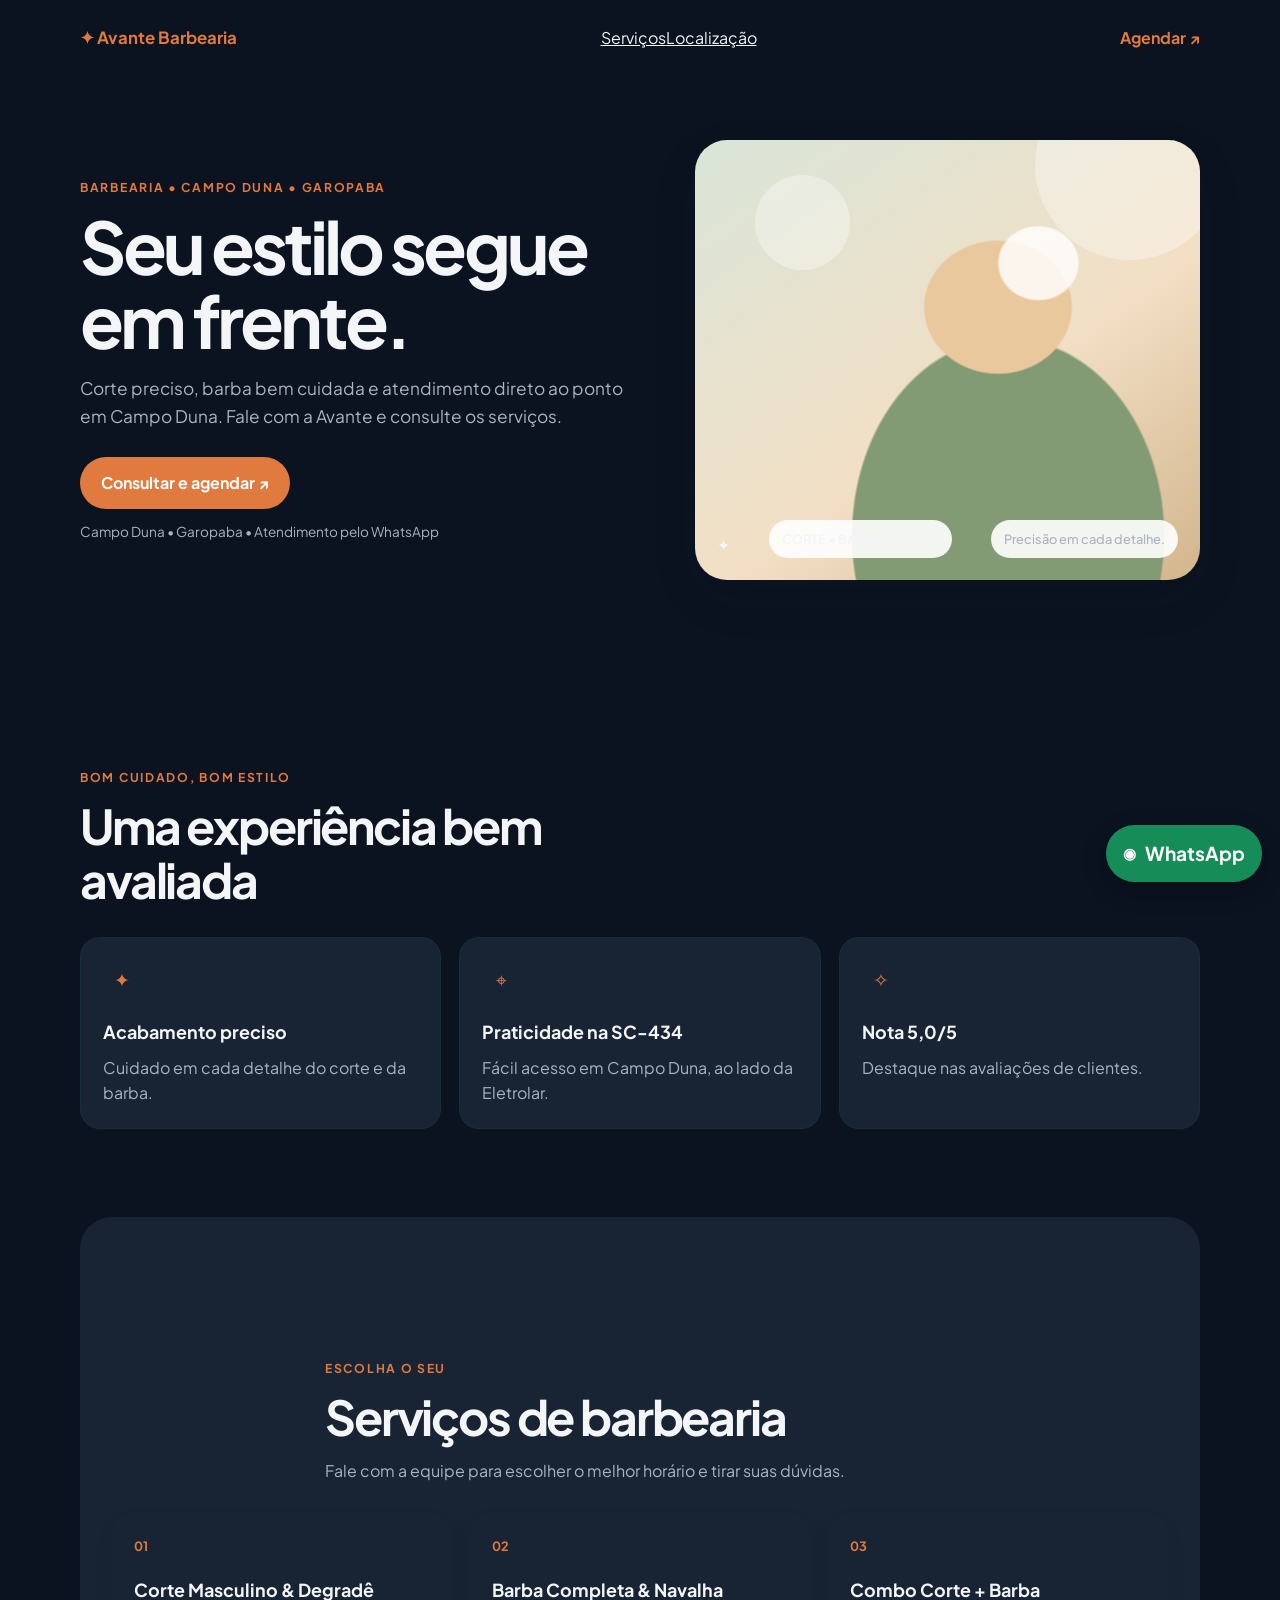
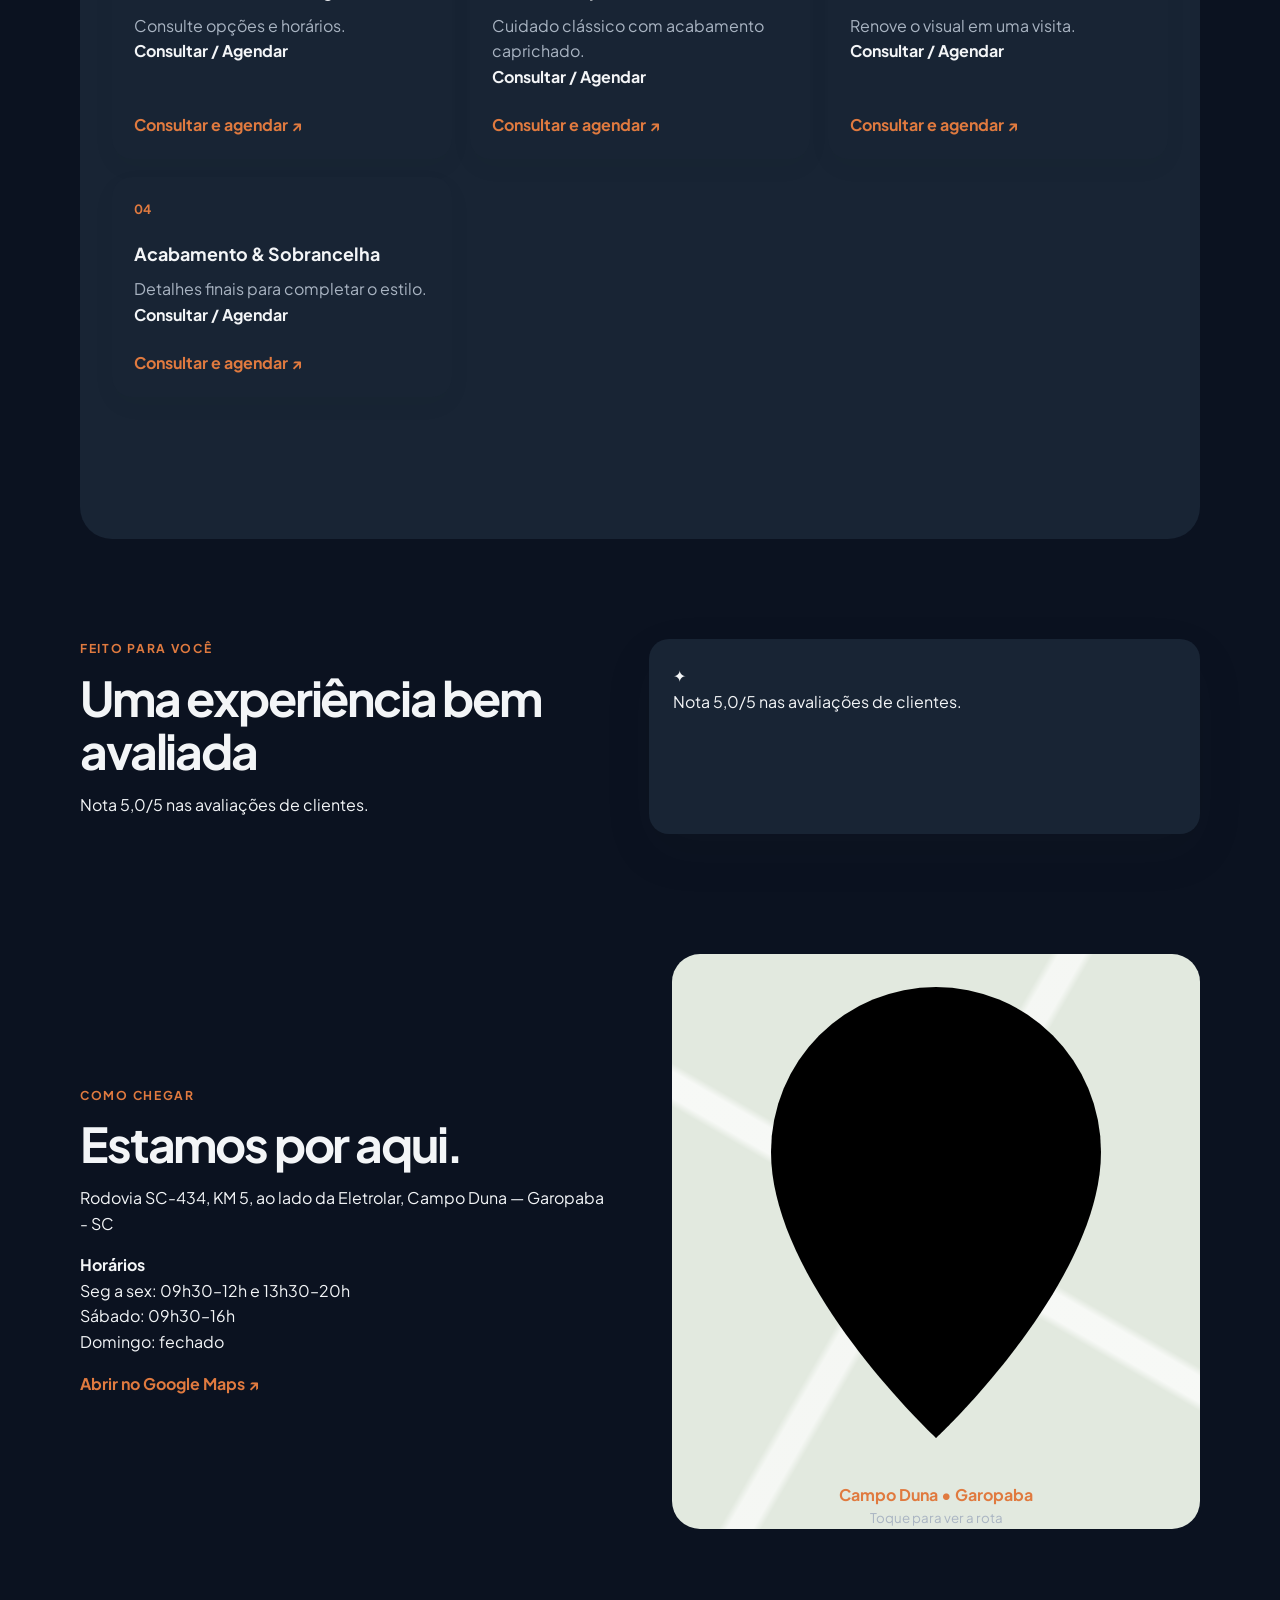
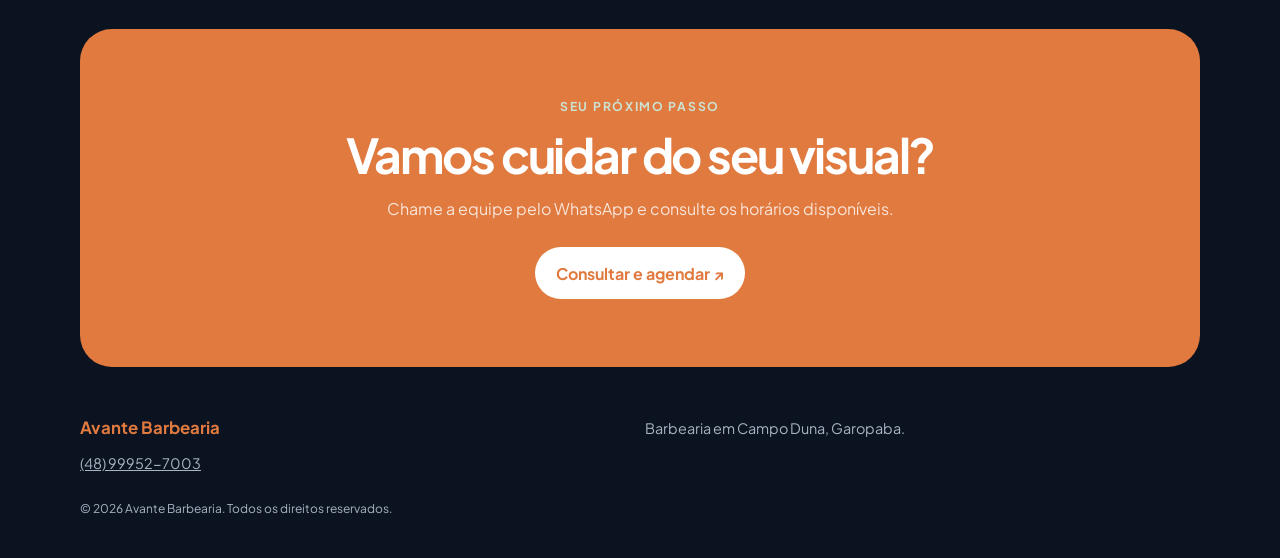
==== sites/avante-barbearia/index.html @ 813bb0f8 "Build and publish Imbituba area barbershop landing pages" ====
﻿<!doctype html><html lang="pt-BR"><head><meta charset="utf-8"><meta name="viewport" content="width=device-width, initial-scale=1"><meta name="description" content="Avante Barbearia em Campo Duna, Garopaba - SC. Consulte serviços e agende pelo WhatsApp."><meta name="theme-color" content="#0b1220"><title>Avante Barbearia | Campo Duna, Garopaba - SC</title><link rel="preconnect" href="https://fonts.googleapis.com"><link rel="preconnect" href="https://fonts.gstatic.com" crossorigin><link href="https://fonts.googleapis.com/css2?family=Plus+Jakarta+Sans:wght@400;500;600;700;800&display=swap" rel="stylesheet"><link rel="stylesheet" href="styles.css"><script src="script.js" defer></script></head><body>
<header class="site-header"><a class="brand" href="#inicio">✦ Avante Barbearia</a><nav><a href="#servicos">Serviços</a><a href="#localizacao">Localização</a></nav><a class="header-cta" href="https://wa.me/5548999527003?text=Ol%C3%A1!%20Gostaria%20de%20consultar%20hor%C3%A1rios%20e%20agendar." target="_blank" rel="noopener noreferrer">Agendar ↗</a></header>
<main><section class="hero section-wrap" id="inicio"><div class="hero-copy"><p class="eyebrow">BARBEARIA • Campo Duna • Garopaba</p><h1>Seu estilo segue em frente.</h1><p class="lead">Corte preciso, barba bem cuidada e atendimento direto ao ponto em Campo Duna. Fale com a Avante e consulte os serviços.</p><a class="button button-primary" href="https://wa.me/5548999527003?text=Ol%C3%A1!%20Gostaria%20de%20consultar%20hor%C3%A1rios%20e%20agendar." target="_blank" rel="noopener noreferrer">Consultar e agendar ↗</a><p class="microcopy">Campo Duna • Garopaba • Atendimento pelo WhatsApp</p></div><div class="hero-art" role="img" aria-label="Identidade visual de barbearia"><span class="emblem" aria-hidden="true">✦</span><span class="art-badge">CORTE • BARBA • ESTILO</span><span class="art-caption">Precisão em cada detalhe.</span></div></section>
<section class="benefits section-wrap"><div class="section-heading"><p class="eyebrow">BOM CUIDADO, BOM ESTILO</p><h2>Uma experiência bem avaliada</h2></div><div class="benefit-grid"><article class='benefit'><span class='benefit-icon' aria-hidden='true'>✦</span><h3>Acabamento preciso</h3><p>Cuidado em cada detalhe do corte e da barba.</p></article><article class='benefit'><span class='benefit-icon' aria-hidden='true'>⌖</span><h3>Praticidade na SC-434</h3><p>Fácil acesso em Campo Duna, ao lado da Eletrolar.</p></article><article class='benefit'><span class='benefit-icon' aria-hidden='true'>✧</span><h3>Nota 5,0/5</h3><p>Destaque nas avaliações de clientes.</p></article></div></section>
<section class="services section-wrap" id="servicos"><div class="section-heading"><p class="eyebrow">ESCOLHA O SEU</p><h2>Serviços de barbearia</h2><p>Fale com a equipe para escolher o melhor horário e tirar suas dúvidas.</p></div><div class="service-grid"><article class='service-card'><span class='card-number'>01</span><h3>Corte Masculino & Degradê</h3><p>Consulte opções e horários.</p><strong class='price'>Consultar / Agendar</strong><a href='https://wa.me/5548999527003?text=Ol%C3%A1!%20Gostaria%20de%20consultar%20disponibilidade%20para%20Corte%20Masculino%20%26%20Degrad%C3%AA.' target='_blank' rel='noopener noreferrer'>Consultar e agendar <span aria-hidden='true'>↗</span></a></article><article class='service-card'><span class='card-number'>02</span><h3>Barba Completa & Navalha</h3><p>Cuidado clássico com acabamento caprichado.</p><strong class='price'>Consultar / Agendar</strong><a href='https://wa.me/5548999527003?text=Ol%C3%A1!%20Gostaria%20de%20consultar%20disponibilidade%20para%20Barba%20Completa%20%26%20Navalha.' target='_blank' rel='noopener noreferrer'>Consultar e agendar <span aria-hidden='true'>↗</span></a></article><article class='service-card'><span class='card-number'>03</span><h3>Combo Corte + Barba</h3><p>Renove o visual em uma visita.</p><strong class='price'>Consultar / Agendar</strong><a href='https://wa.me/5548999527003?text=Ol%C3%A1!%20Gostaria%20de%20consultar%20disponibilidade%20para%20Combo%20Corte%20%2B%20Barba.' target='_blank' rel='noopener noreferrer'>Consultar e agendar <span aria-hidden='true'>↗</span></a></article><article class='service-card'><span class='card-number'>04</span><h3>Acabamento & Sobrancelha</h3><p>Detalhes finais para completar o estilo.</p><strong class='price'>Consultar / Agendar</strong><a href='https://wa.me/5548999527003?text=Ol%C3%A1!%20Gostaria%20de%20consultar%20disponibilidade%20para%20Acabamento%20%26%20Sobrancelha.' target='_blank' rel='noopener noreferrer'>Consultar e agendar <span aria-hidden='true'>↗</span></a></article></div></section>
<section class="social-proof section-wrap"><div><p class="eyebrow">FEITO PARA VOCÊ</p><h2>Uma experiência bem avaliada</h2><p>Nota 5,0/5 nas avaliações de clientes.</p></div><div class="review-card"><span aria-hidden="true">✦</span><p>Nota 5,0/5 nas avaliações de clientes.</p></div></section>
<section class="location section-wrap" id="localizacao"><div><p class="eyebrow">COMO CHEGAR</p><h2>Estamos por aqui.</h2><p>Rodovia SC-434, KM 5, ao lado da Eletrolar, Campo Duna — Garopaba - SC</p><p><strong>Horários</strong><br>Seg a sex: 09h30–12h e 13h30–20h<br>Sábado: 09h30–16h<br>Domingo: fechado</p><a class="text-link" href="https://www.google.com/maps/search/?api=1&query=Rodovia%20SC-434%2C%20KM%205%2C%20Campo%20Duna%2C%20Garopaba%2C%20SC" target="_blank" rel="noopener noreferrer">Abrir no Google Maps ↗</a></div><a class="map-card" href="https://www.google.com/maps/search/?api=1&query=Rodovia%20SC-434%2C%20KM%205%2C%20Campo%20Duna%2C%20Garopaba%2C%20SC" target="_blank" rel="noopener noreferrer" aria-label="Ver localização de Avante Barbearia no Google Maps"><svg viewBox="0 0 48 48" aria-hidden="true"><path d="M24 44s15-14 15-26A15 15 0 0 0 9 18c0 12 15 26 15 26Z"/><circle cx="24" cy="18" r="5"/></svg><strong>Campo Duna • Garopaba</strong><small>Toque para ver a rota</small></a></section>
<section class="final-cta section-wrap"><p class="eyebrow">SEU PRÓXIMO PASSO</p><h2>Vamos cuidar do seu visual?</h2><p>Chame a equipe pelo WhatsApp e consulte os horários disponíveis.</p><a class="button button-light" href="https://wa.me/5548999527003?text=Ol%C3%A1!%20Gostaria%20de%20consultar%20hor%C3%A1rios%20e%20agendar." target="_blank" rel="noopener noreferrer">Consultar e agendar ↗</a></section></main>
<footer class="site-footer section-wrap"><a class="brand" href="#inicio">Avante Barbearia</a><p>Barbearia em Campo Duna, Garopaba.</p><div><a href="tel:+5548999527003">(48) 99952-7003</a> </div><small>© <span data-current-year></span> Avante Barbearia. Todos os direitos reservados.</small></footer><a class="whatsapp-float" href="https://wa.me/5548999527003?text=Ol%C3%A1!%20Gostaria%20de%20consultar%20hor%C3%A1rios%20e%20agendar." target="_blank" rel="noopener noreferrer" aria-label="Fale com Avante Barbearia pelo WhatsApp">◉ <span class="float-label">WhatsApp</span></a></body></html>
---- sites/avante-barbearia/styles.css ----
﻿:root {
  /* Personalize a identidade da pÃ¡gina por negÃ³cio. */
  --color-primary: #e07a3f;
  --color-secondary: #182434;
  --color-background: #0b1220;
  --color-surface: #182434;
  --color-text: #f3f5f7;
  --color-muted: #a9b4c2;
  --color-accent: #e07a3f;
  --font-family: "Plus Jakarta Sans", sans-serif;
  --content-width: 1120px;
  --radius-card: 20px;
  --shadow-soft: 0 18px 50px rgba(32, 41, 35, .08);
}

* { box-sizing: border-box; }
html { scroll-behavior: smooth; }
body { margin: 0; background: var(--color-background); color: var(--color-text); font-family: var(--font-family); line-height: 1.6; -webkit-font-smoothing: antialiased; }
a { color: inherit; }
.section-wrap { width: min(var(--content-width), calc(100% - 40px)); margin-inline: auto; }
.site-header { width: min(var(--content-width), calc(100% - 40px)); margin: auto; min-height: 76px; display: flex; align-items: center; justify-content: space-between; gap: 16px; }
.brand { color: var(--color-primary); font-size: 1.05rem; font-weight: 700; text-decoration: none; }
.header-cta, .text-link { color: var(--color-primary); font-weight: 700; text-decoration: none; }
.hero { display: grid; gap: 36px; align-items: center; padding-block: 48px 76px; }
.hero-copy { max-width: 590px; }
.eyebrow { margin: 0 0 12px; color: var(--color-primary); font-size: .76rem; font-weight: 700; letter-spacing: .14em; text-transform: uppercase; }
h1, h2, h3, p { margin-top: 0; }
h1 { max-width: 12ch; margin-bottom: 18px; font-size: clamp(2.5rem, 10vw, 4.5rem); letter-spacing: -.055em; line-height: 1.03; }
h2 { margin-bottom: 14px; font-size: clamp(1.9rem, 6vw, 3rem); letter-spacing: -.045em; line-height: 1.12; }
.lead { max-width: 49ch; margin-bottom: 26px; color: var(--color-muted); font-size: 1.08rem; }
.button { min-height: 52px; display: inline-flex; align-items: center; justify-content: center; gap: 12px; padding: 13px 21px; border-radius: 999px; font-weight: 700; text-decoration: none; transition: transform .2s, background .2s; }
.button:hover { transform: translateY(-2px); }
.button-primary { background: var(--color-primary); color: white; }
.microcopy { margin: 12px 0 0; color: var(--color-muted); font-size: .85rem; }
.hero-art { min-height: 300px; position: relative; overflow: hidden; display: flex; align-items: flex-end; justify-content: space-between; gap: 12px; padding: 22px; border-radius: 32px; background: radial-gradient(ellipse at 68% 28%, rgba(255,255,255,.82) 0 8%, transparent 8.5%), radial-gradient(ellipse at 60% 38%, #e9c89d 0 17%, transparent 17.5%), radial-gradient(ellipse at 62% 90%, #839b74 0 35%, transparent 35.5%), linear-gradient(145deg, #d9e5d8, #f2dfc5 58%, #d2b58c); box-shadow: var(--shadow-soft); }
.hero-art::before, .hero-art::after { content: ""; position: absolute; border-radius: 50%; background: rgba(255,255,255,.32); }
.hero-art::before { width: 190px; height: 190px; top: -70px; right: -25px; }
.hero-art::after { width: 95px; height: 95px; top: 35px; left: 12%; }
.art-badge, .art-caption { position: relative; z-index: 1; padding: 9px 13px; border-radius: 999px; background: rgba(255,255,255,.9); font-size: .8rem; font-weight: 700; }
.art-caption { max-width: 55%; color: var(--color-muted); font-weight: 500; }
.benefits, .services { padding-block: 72px; }
.section-heading { max-width: 630px; margin-bottom: 30px; }
.section-heading > p:last-child { color: var(--color-muted); }
.benefit-grid, .service-grid { display: grid; gap: 14px; }
.benefit { padding: 22px; border: 1px solid rgba(23,107,85,.12); border-radius: var(--radius-card); background: var(--color-surface); }
.benefit-icon { width: 38px; height: 38px; display: grid; place-items: center; margin-bottom: 20px; border-radius: 12px; background: var(--color-secondary); color: var(--color-primary); font-size: 1.2rem; }
.benefit h3, .service-card h3 { margin-bottom: 8px; font-size: 1.12rem; }
.benefit p, .service-card p { margin-bottom: 0; color: var(--color-muted); }
.services { border-radius: 32px; background: var(--color-secondary); }
.services > .section-heading, .services > .service-grid { width: min(calc(var(--content-width) - 64px), calc(100% - 40px)); margin-inline: auto; }
.services > .section-heading { padding-top: 54px; }
.services > .service-grid { padding-bottom: 54px; }
.service-card { min-height: 220px; display: flex; flex-direction: column; align-items: flex-start; padding: 22px; border-radius: var(--radius-card); background: var(--color-surface); box-shadow: 0 8px 24px rgba(32,41,35,.04); }
.card-number { margin-bottom: 20px; color: var(--color-primary); font-size: .8rem; font-weight: 700; }
.service-card a { margin-top: auto; padding-top: 22px; color: var(--color-primary); font-weight: 700; text-decoration: none; }
.social-proof { display: grid; gap: 14px; padding-block: 76px; }
.review-summary { padding-block: 12px 20px; }
.review-summary > p:not(.eyebrow) { color: var(--color-muted); }
.rating { font-size: 1.15rem; font-weight: 700; }
.rating span { color: #d78a2f; letter-spacing: .08em; }
.review-card { margin: 0; padding: 24px; border-radius: var(--radius-card); background: var(--color-surface); box-shadow: var(--shadow-soft); }
.review-card blockquote { margin: 0 0 24px; font-size: 1.05rem; }
.review-card figcaption { display: grid; gap: 2px; font-size: .88rem; }
.review-card figcaption span { color: var(--color-muted); }
.location { display: grid; gap: 28px; align-items: center; padding-block: 30px 84px; }
.location-copy > p:not(.eyebrow) { color: var(--color-muted); }
.location-copy strong { color: var(--color-text); }
.map-card { min-height: 240px; display: flex; flex-direction: column; align-items: center; justify-content: center; border-radius: 28px; background-color: #e2e9df; background-image: linear-gradient(30deg, transparent 48%, rgba(255,255,255,.72) 49%, rgba(255,255,255,.72) 52%, transparent 53%), linear-gradient(120deg, transparent 44%, rgba(255,255,255,.65) 45%, rgba(255,255,255,.65) 48%, transparent 49%); color: var(--color-primary); text-decoration: none; }
.map-card > span { font-size: 2rem; }
.map-card small { color: var(--color-muted); }
.final-cta { padding: 42px 24px; border-radius: 32px; background: var(--color-primary); color: white; text-align: center; }
.final-cta .eyebrow { color: #cce3d4; }
.final-cta h2 { max-width: 18ch; margin-inline: auto; }
.final-cta > p:not(.eyebrow) { max-width: 52ch; margin-inline: auto; color: rgba(255,255,255,.8); }
.button-light { margin-top: 10px; background: white; color: var(--color-primary); }
.site-footer { display: grid; gap: 10px; padding-block: 40px 100px; color: var(--color-muted); font-size: .9rem; }
.site-footer p { margin: 0; }
.site-footer > a:not(.brand) { width: fit-content; color: var(--color-primary); }
.site-footer small { margin-top: 14px; }
.whatsapp-float { position: fixed; z-index: 5; right: 18px; bottom: 18px; display: flex; align-items: center; gap: 9px; padding: 13px 17px; border-radius: 999px; background: #168c58; box-shadow: 0 8px 26px rgba(0,0,0,.18); color: white; font-size: .92rem; font-weight: 700; text-decoration: none; }
.whatsapp-float > span:first-child { font-size: 1.2rem; }
:focus-visible { outline: 3px solid var(--color-accent); outline-offset: 4px; }

@media (min-width: 700px) {
  .section-wrap, .site-header { width: min(var(--content-width), calc(100% - 64px)); }
  .hero { grid-template-columns: 1.05fr .95fr; gap: 56px; padding-block: 64px 100px; }
  .hero-art { min-height: 440px; }
  .benefits, .services { padding-block: 88px; }
  .benefit-grid, .service-grid { grid-template-columns: repeat(3, 1fr); gap: 18px; }
  .social-proof { grid-template-columns: 1fr 1fr; gap: 18px; padding-block: 100px; }
  .review-summary { grid-row: span 2; align-self: center; }
  .location { grid-template-columns: 1fr 1fr; gap: 64px; padding-block: 20px 100px; }
  .map-card { min-height: 330px; }
  .final-cta { padding: 68px 36px; }
  .site-footer { grid-template-columns: 1fr 1fr; align-items: center; padding-block: 48px 40px; }
  .site-footer small { grid-column: 1 / -1; }
}

@media (prefers-reduced-motion: reduce) { html { scroll-behavior: auto; } *, *::before, *::after { transition-duration: .01ms !important; } }
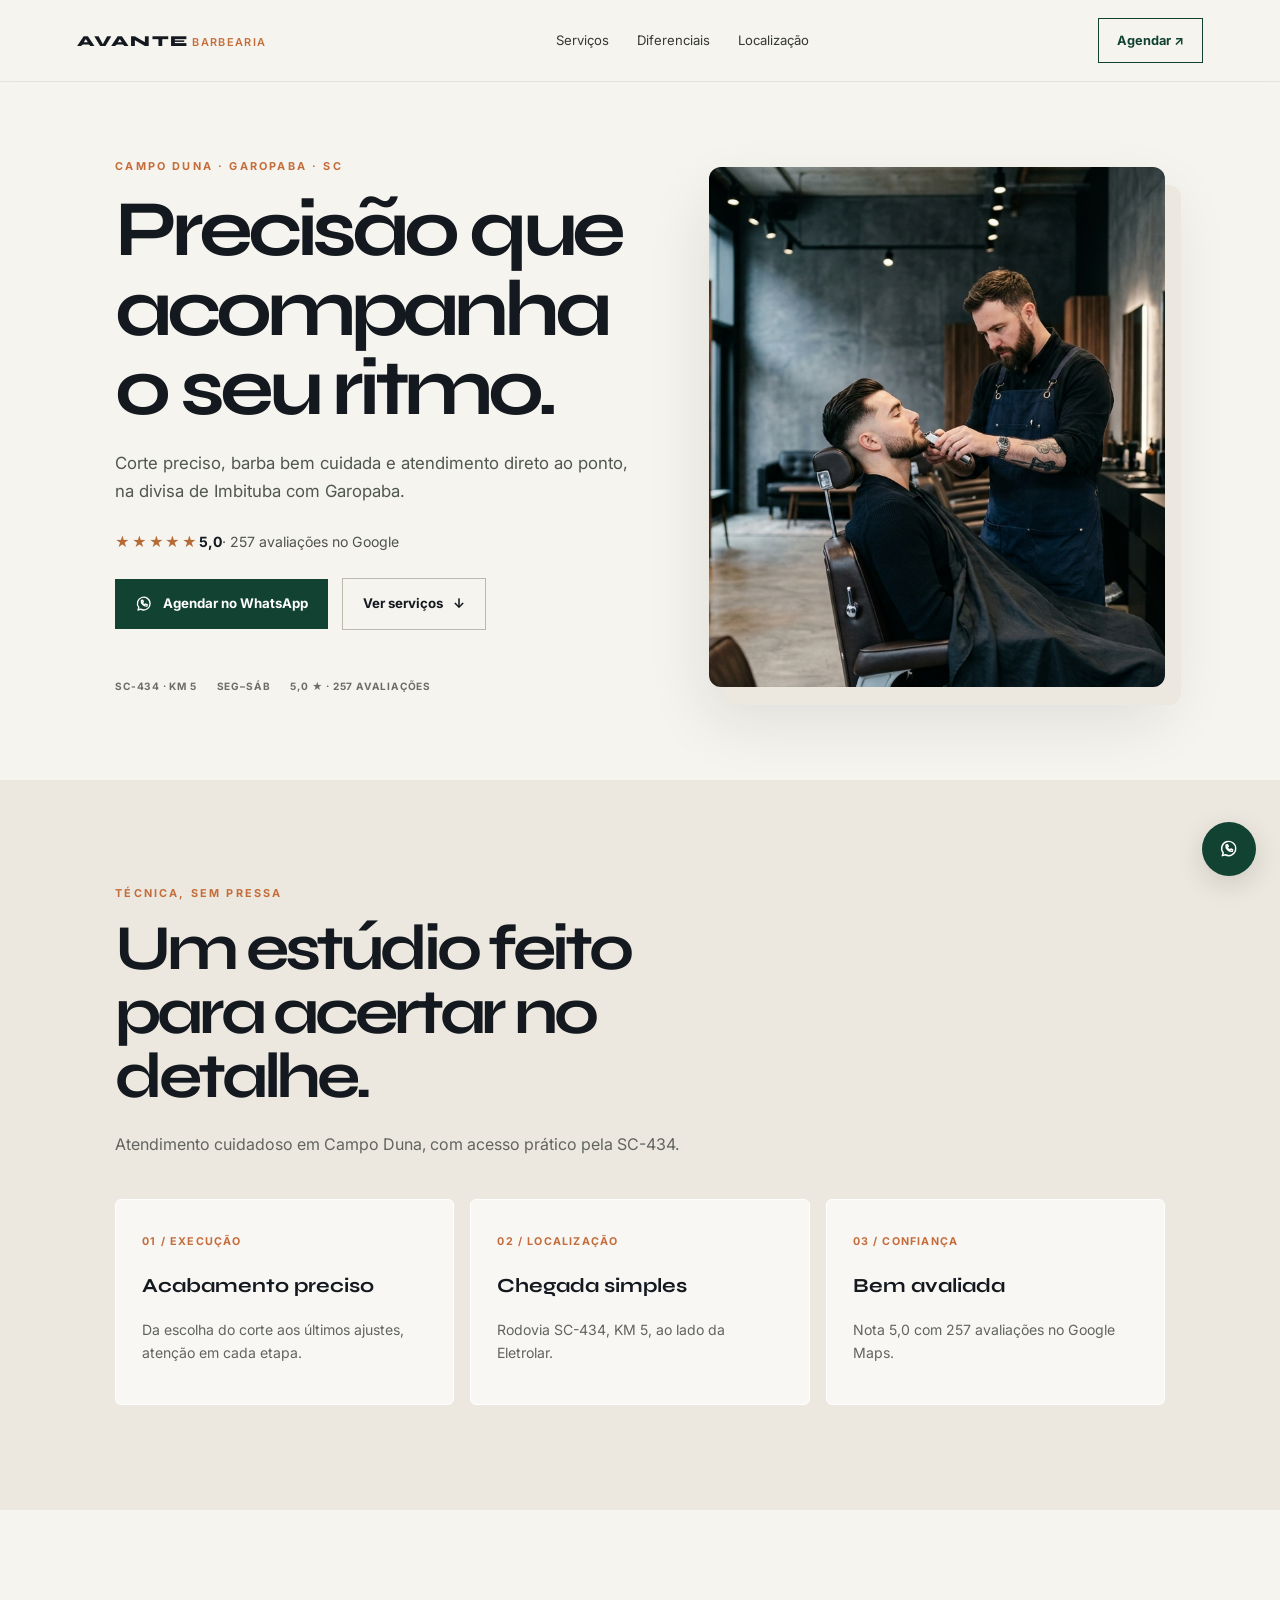
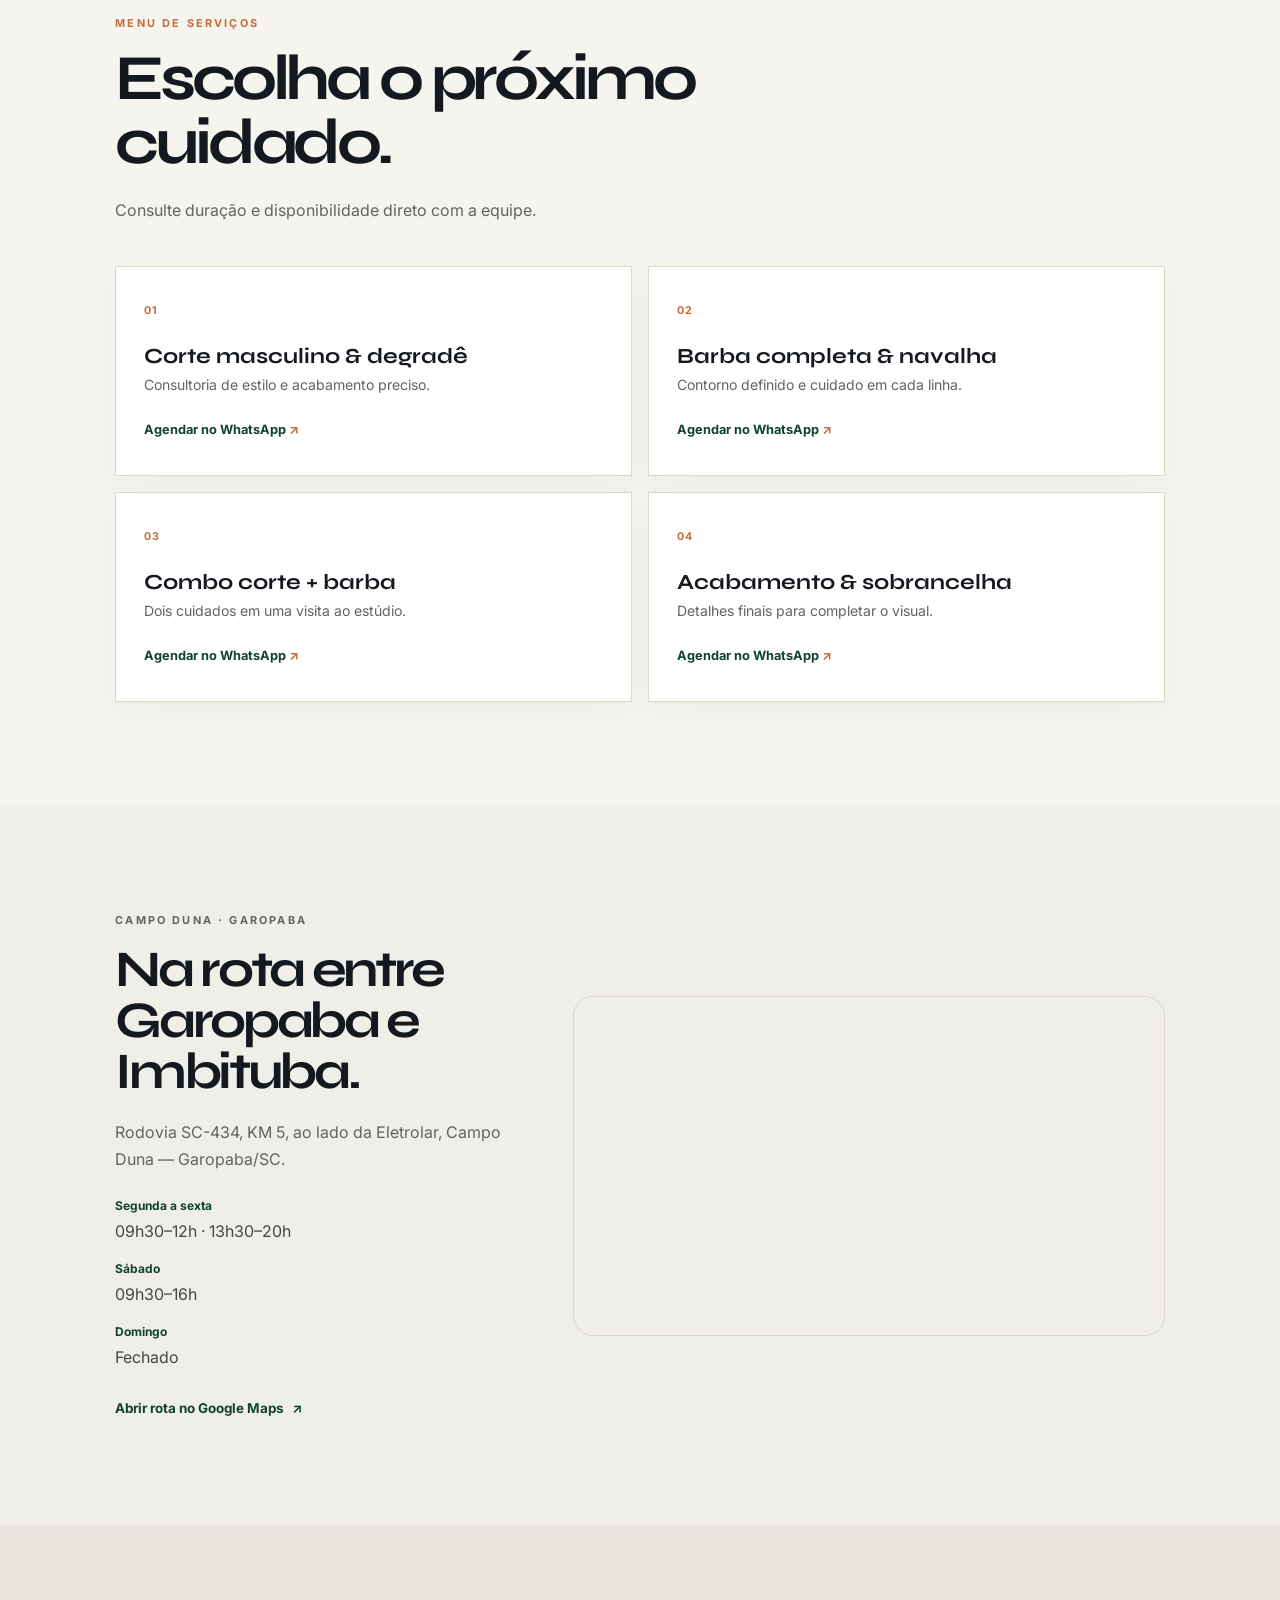
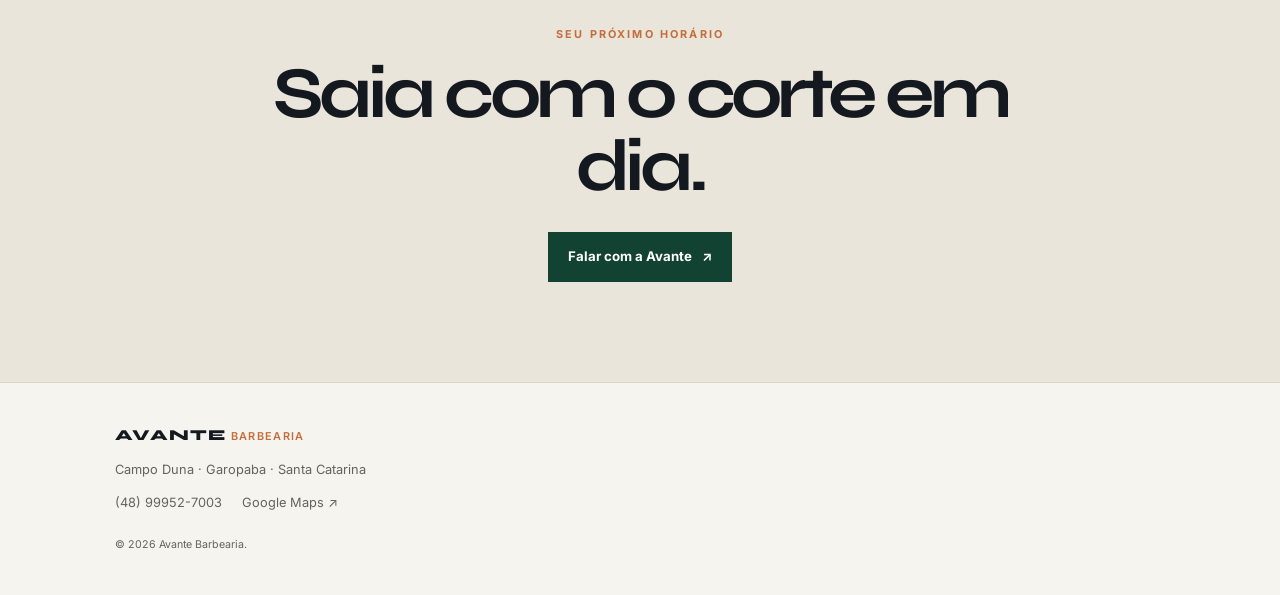
==== commit f7ac97b9: "Rebuild lot 1 barbershop landing pages" ====
--- a/sites/avante-barbearia/index.html
+++ b/sites/avante-barbearia/index.html
@@ -1,9 +1,9 @@
-﻿<!doctype html><html lang="pt-BR"><head><meta charset="utf-8"><meta name="viewport" content="width=device-width, initial-scale=1"><meta name="description" content="Avante Barbearia em Campo Duna, Garopaba - SC. Consulte serviços e agende pelo WhatsApp."><meta name="theme-color" content="#0b1220"><title>Avante Barbearia | Campo Duna, Garopaba - SC</title><link rel="preconnect" href="https://fonts.googleapis.com"><link rel="preconnect" href="https://fonts.gstatic.com" crossorigin><link href="https://fonts.googleapis.com/css2?family=Plus+Jakarta+Sans:wght@400;500;600;700;800&display=swap" rel="stylesheet"><link rel="stylesheet" href="styles.css"><script src="script.js" defer></script></head><body>
-<header class="site-header"><a class="brand" href="#inicio">✦ Avante Barbearia</a><nav><a href="#servicos">Serviços</a><a href="#localizacao">Localização</a></nav><a class="header-cta" href="https://wa.me/5548999527003?text=Ol%C3%A1!%20Gostaria%20de%20consultar%20hor%C3%A1rios%20e%20agendar." target="_blank" rel="noopener noreferrer">Agendar ↗</a></header>
-<main><section class="hero section-wrap" id="inicio"><div class="hero-copy"><p class="eyebrow">BARBEARIA • Campo Duna • Garopaba</p><h1>Seu estilo segue em frente.</h1><p class="lead">Corte preciso, barba bem cuidada e atendimento direto ao ponto em Campo Duna. Fale com a Avante e consulte os serviços.</p><a class="button button-primary" href="https://wa.me/5548999527003?text=Ol%C3%A1!%20Gostaria%20de%20consultar%20hor%C3%A1rios%20e%20agendar." target="_blank" rel="noopener noreferrer">Consultar e agendar ↗</a><p class="microcopy">Campo Duna • Garopaba • Atendimento pelo WhatsApp</p></div><div class="hero-art" role="img" aria-label="Identidade visual de barbearia"><span class="emblem" aria-hidden="true">✦</span><span class="art-badge">CORTE • BARBA • ESTILO</span><span class="art-caption">Precisão em cada detalhe.</span></div></section>
-<section class="benefits section-wrap"><div class="section-heading"><p class="eyebrow">BOM CUIDADO, BOM ESTILO</p><h2>Uma experiência bem avaliada</h2></div><div class="benefit-grid"><article class='benefit'><span class='benefit-icon' aria-hidden='true'>✦</span><h3>Acabamento preciso</h3><p>Cuidado em cada detalhe do corte e da barba.</p></article><article class='benefit'><span class='benefit-icon' aria-hidden='true'>⌖</span><h3>Praticidade na SC-434</h3><p>Fácil acesso em Campo Duna, ao lado da Eletrolar.</p></article><article class='benefit'><span class='benefit-icon' aria-hidden='true'>✧</span><h3>Nota 5,0/5</h3><p>Destaque nas avaliações de clientes.</p></article></div></section>
-<section class="services section-wrap" id="servicos"><div class="section-heading"><p class="eyebrow">ESCOLHA O SEU</p><h2>Serviços de barbearia</h2><p>Fale com a equipe para escolher o melhor horário e tirar suas dúvidas.</p></div><div class="service-grid"><article class='service-card'><span class='card-number'>01</span><h3>Corte Masculino & Degradê</h3><p>Consulte opções e horários.</p><strong class='price'>Consultar / Agendar</strong><a href='https://wa.me/5548999527003?text=Ol%C3%A1!%20Gostaria%20de%20consultar%20disponibilidade%20para%20Corte%20Masculino%20%26%20Degrad%C3%AA.' target='_blank' rel='noopener noreferrer'>Consultar e agendar <span aria-hidden='true'>↗</span></a></article><article class='service-card'><span class='card-number'>02</span><h3>Barba Completa & Navalha</h3><p>Cuidado clássico com acabamento caprichado.</p><strong class='price'>Consultar / Agendar</strong><a href='https://wa.me/5548999527003?text=Ol%C3%A1!%20Gostaria%20de%20consultar%20disponibilidade%20para%20Barba%20Completa%20%26%20Navalha.' target='_blank' rel='noopener noreferrer'>Consultar e agendar <span aria-hidden='true'>↗</span></a></article><article class='service-card'><span class='card-number'>03</span><h3>Combo Corte + Barba</h3><p>Renove o visual em uma visita.</p><strong class='price'>Consultar / Agendar</strong><a href='https://wa.me/5548999527003?text=Ol%C3%A1!%20Gostaria%20de%20consultar%20disponibilidade%20para%20Combo%20Corte%20%2B%20Barba.' target='_blank' rel='noopener noreferrer'>Consultar e agendar <span aria-hidden='true'>↗</span></a></article><article class='service-card'><span class='card-number'>04</span><h3>Acabamento & Sobrancelha</h3><p>Detalhes finais para completar o estilo.</p><strong class='price'>Consultar / Agendar</strong><a href='https://wa.me/5548999527003?text=Ol%C3%A1!%20Gostaria%20de%20consultar%20disponibilidade%20para%20Acabamento%20%26%20Sobrancelha.' target='_blank' rel='noopener noreferrer'>Consultar e agendar <span aria-hidden='true'>↗</span></a></article></div></section>
-<section class="social-proof section-wrap"><div><p class="eyebrow">FEITO PARA VOCÊ</p><h2>Uma experiência bem avaliada</h2><p>Nota 5,0/5 nas avaliações de clientes.</p></div><div class="review-card"><span aria-hidden="true">✦</span><p>Nota 5,0/5 nas avaliações de clientes.</p></div></section>
-<section class="location section-wrap" id="localizacao"><div><p class="eyebrow">COMO CHEGAR</p><h2>Estamos por aqui.</h2><p>Rodovia SC-434, KM 5, ao lado da Eletrolar, Campo Duna — Garopaba - SC</p><p><strong>Horários</strong><br>Seg a sex: 09h30–12h e 13h30–20h<br>Sábado: 09h30–16h<br>Domingo: fechado</p><a class="text-link" href="https://www.google.com/maps/search/?api=1&query=Rodovia%20SC-434%2C%20KM%205%2C%20Campo%20Duna%2C%20Garopaba%2C%20SC" target="_blank" rel="noopener noreferrer">Abrir no Google Maps ↗</a></div><a class="map-card" href="https://www.google.com/maps/search/?api=1&query=Rodovia%20SC-434%2C%20KM%205%2C%20Campo%20Duna%2C%20Garopaba%2C%20SC" target="_blank" rel="noopener noreferrer" aria-label="Ver localização de Avante Barbearia no Google Maps"><svg viewBox="0 0 48 48" aria-hidden="true"><path d="M24 44s15-14 15-26A15 15 0 0 0 9 18c0 12 15 26 15 26Z"/><circle cx="24" cy="18" r="5"/></svg><strong>Campo Duna • Garopaba</strong><small>Toque para ver a rota</small></a></section>
-<section class="final-cta section-wrap"><p class="eyebrow">SEU PRÓXIMO PASSO</p><h2>Vamos cuidar do seu visual?</h2><p>Chame a equipe pelo WhatsApp e consulte os horários disponíveis.</p><a class="button button-light" href="https://wa.me/5548999527003?text=Ol%C3%A1!%20Gostaria%20de%20consultar%20hor%C3%A1rios%20e%20agendar." target="_blank" rel="noopener noreferrer">Consultar e agendar ↗</a></section></main>
-<footer class="site-footer section-wrap"><a class="brand" href="#inicio">Avante Barbearia</a><p>Barbearia em Campo Duna, Garopaba.</p><div><a href="tel:+5548999527003">(48) 99952-7003</a> </div><small>© <span data-current-year></span> Avante Barbearia. Todos os direitos reservados.</small></footer><a class="whatsapp-float" href="https://wa.me/5548999527003?text=Ol%C3%A1!%20Gostaria%20de%20consultar%20hor%C3%A1rios%20e%20agendar." target="_blank" rel="noopener noreferrer" aria-label="Fale com Avante Barbearia pelo WhatsApp">◉ <span class="float-label">WhatsApp</span></a></body></html>+<!doctype html>
+<html lang="pt-BR"><head><meta charset="utf-8"><meta name="viewport" content="width=device-width,initial-scale=1"><meta name="description" content="Avante Barbearia em Campo Duna, Garopaba. Precisão, cuidado e agendamento pelo WhatsApp."><meta name="theme-color" content="#f6f4ef"><title>Avante Barbearia — Campo Duna, Garopaba</title><link rel="preconnect" href="https://fonts.googleapis.com"><link rel="preconnect" href="https://fonts.gstatic.com" crossorigin><link href="https://fonts.googleapis.com/css2?family=Space+Grotesk:wght@400;500;600;700&family=Inter:wght@400;500;600;700&family=Syne:wght@500;600;700;800&display=swap" rel="stylesheet"><link rel="stylesheet" href="styles.css"><script src="script.js" defer></script></head>
+<body><header class="site-header"><a class="brand" href="#inicio">AVANTE<span> BARBEARIA</span></a><nav aria-label="Navegação principal"><a href="#servicos">Serviços</a><a href="#diferenciais">Diferenciais</a><a href="#localizacao">Localização</a></nav><a class="header-cta" href="https://wa.me/5548999527003?text=Ol%C3%A1%2C%20quero%20agendar%20na%20Avante." target="_blank" rel="noopener noreferrer">Agendar <span aria-hidden="true">↗</span></a></header>
+<main><section class="hero" id="inicio"><div class="hero-copy"><p class="eyebrow">CAMPO DUNA · GAROPABA · SC</p><h1>Precisão que acompanha o seu ritmo.</h1><p class="lead">Corte preciso, barba bem cuidada e atendimento direto ao ponto, na divisa de Imbituba com Garopaba.</p><div class="rating"><span aria-hidden="true">★★★★★</span><strong>5,0</strong><span>· 257 avaliações no Google</span></div><div class="hero-actions"><a class="button button-primary" href="https://wa.me/5548999527003?text=Ol%C3%A1%2C%20quero%20agendar%20na%20Avante." target="_blank" rel="noopener noreferrer"><svg class="icon" width="18" height="18" viewBox="0 0 24 24" fill="none" aria-hidden="true"><path d="M20 11.5a8.4 8.4 0 0 1-12.4 7.4L4 20l1.1-3.4A8.4 8.4 0 1 1 20 11.5Z"/><path d="M9 9c.6 2.1 1.9 3.4 4 4l1.3-1 2 .9-.3 1.8c-4 .9-8.4-3.5-7.5-7.5l1.8-.3.9 2L10 10"/></svg>Agendar no WhatsApp</a><a class="button button-quiet" href="#servicos">Ver serviços <span aria-hidden="true">↓</span></a></div><div class="hero-facts"><span>SC-434 · KM 5</span><span>SEG–SÁB</span><span>5,0 ★ · 257 AVALIAÇÕES</span></div></div><div class="hero-photo" role="img" aria-label="Interior da Avante Barbearia"></div></section>
+<section class="section differentiators" id="diferenciais"><div class="section-heading"><p class="eyebrow">TÉCNICA, SEM PRESSA</p><h2>Um estúdio feito para acertar no detalhe.</h2><p>Atendimento cuidadoso em Campo Duna, com acesso prático pela SC-434.</p></div><div class="benefit-grid"><article class="benefit"><span class="benefit-index">01 / EXECUÇÃO</span><h3>Acabamento preciso</h3><p>Da escolha do corte aos últimos ajustes, atenção em cada etapa.</p></article><article class="benefit"><span class="benefit-index">02 / LOCALIZAÇÃO</span><h3>Chegada simples</h3><p>Rodovia SC-434, KM 5, ao lado da Eletrolar.</p></article><article class="benefit"><span class="benefit-index">03 / CONFIANÇA</span><h3>Bem avaliada</h3><p>Nota 5,0 com 257 avaliações no Google Maps.</p></article></div></section>
+<section class="section services" id="servicos"><div class="section-heading"><p class="eyebrow">MENU DE SERVIÇOS</p><h2>Escolha o próximo cuidado.</h2><p>Consulte duração e disponibilidade direto com a equipe.</p></div><div class="service-grid"><article class="service-card"><span class="card-number">01</span><h3>Corte masculino & degradê</h3><p>Consultoria de estilo e acabamento preciso.</p><a href="https://wa.me/5548999527003?text=Ol%C3%A1%2C%20quero%20agendar%20um%20corte%20na%20Avante." target="_blank" rel="noopener noreferrer">Agendar no WhatsApp <span aria-hidden="true">↗</span></a></article><article class="service-card"><span class="card-number">02</span><h3>Barba completa & navalha</h3><p>Contorno definido e cuidado em cada linha.</p><a href="https://wa.me/5548999527003?text=Ol%C3%A1%2C%20quero%20agendar%20barba%20na%20Avante." target="_blank" rel="noopener noreferrer">Agendar no WhatsApp <span aria-hidden="true">↗</span></a></article><article class="service-card"><span class="card-number">03</span><h3>Combo corte + barba</h3><p>Dois cuidados em uma visita ao estúdio.</p><a href="https://wa.me/5548999527003?text=Ol%C3%A1%2C%20quero%20agendar%20corte%20e%20barba%20na%20Avante." target="_blank" rel="noopener noreferrer">Agendar no WhatsApp <span aria-hidden="true">↗</span></a></article><article class="service-card"><span class="card-number">04</span><h3>Acabamento & sobrancelha</h3><p>Detalhes finais para completar o visual.</p><a href="https://wa.me/5548999527003?text=Ol%C3%A1%2C%20quero%20agendar%20acabamento%20na%20Avante." target="_blank" rel="noopener noreferrer">Agendar no WhatsApp <span aria-hidden="true">↗</span></a></article></div></section>
+<section class="section location" id="localizacao"><div class="location-copy"><p class="eyebrow">CAMPO DUNA · GAROPABA</p><h2>Na rota entre Garopaba e Imbituba.</h2><p>Rodovia SC-434, KM 5, ao lado da Eletrolar, Campo Duna — Garopaba/SC.</p><dl><dt>Segunda a sexta</dt><dd>09h30–12h · 13h30–20h</dd><dt>Sábado</dt><dd>09h30–16h</dd><dt>Domingo</dt><dd>Fechado</dd></dl><a class="text-link" href="https://www.google.com/maps/dir/?api=1&destination=Rodovia%20SC-434%2C%20KM%205%2C%20Campo%20Duna%2C%20Garopaba%2C%20SC" target="_blank" rel="noopener noreferrer">Abrir rota no Google Maps <span aria-hidden="true">↗</span></a></div><div class="map-frame"><iframe title="Mapa da Avante Barbearia em Campo Duna" src="https://maps.google.com/maps?q=Rodovia%20SC-434%2C%20KM%205%2C%20Campo%20Duna%2C%20Garopaba%20SC&t=&z=15&ie=UTF8&iwloc=&output=embed" loading="lazy" referrerpolicy="no-referrer-when-downgrade"></iframe></div></section>
+<section class="final-cta"><p class="eyebrow">SEU PRÓXIMO HORÁRIO</p><h2>Saia com o corte em dia.</h2><a class="button button-primary" href="https://wa.me/5548999527003?text=Ol%C3%A1%2C%20quero%20agendar%20na%20Avante." target="_blank" rel="noopener noreferrer">Falar com a Avante <span aria-hidden="true">↗</span></a></section></main>
+<footer class="site-footer"><a class="brand" href="#inicio">AVANTE<span> BARBEARIA</span></a><p>Campo Duna · Garopaba · Santa Catarina</p><div class="footer-links"><a href="tel:+5548999527003">(48) 99952-7003</a><a href="https://www.google.com/maps/search/?api=1&query=Avante%20Barbearia%20Campo%20Duna%20Garopaba" target="_blank" rel="noopener noreferrer">Google Maps ↗</a></div><small>© <span data-current-year></span> Avante Barbearia.</small></footer><a class="whatsapp-float" href="https://wa.me/5548999527003" target="_blank" rel="noopener noreferrer" aria-label="Fale com a Avante pelo WhatsApp"><svg width="20" height="20" viewBox="0 0 24 24" fill="none" aria-hidden="true"><path d="M20 11.5a8.4 8.4 0 0 1-12.4 7.4L4 20l1.1-3.4A8.4 8.4 0 1 1 20 11.5Z"/><path d="M9 9c.6 2.1 1.9 3.4 4 4l1.3-1 2 .9-.3 1.8c-4 .9-8.4-3.5-7.5-7.5l1.8-.3.9 2L10 10"/></svg></a></body></html>
--- a/sites/avante-barbearia/styles.css
+++ b/sites/avante-barbearia/styles.css
@@ -1,99 +1 @@
-﻿:root {
-  /* Personalize a identidade da pÃ¡gina por negÃ³cio. */
-  --color-primary: #e07a3f;
-  --color-secondary: #182434;
-  --color-background: #0b1220;
-  --color-surface: #182434;
-  --color-text: #f3f5f7;
-  --color-muted: #a9b4c2;
-  --color-accent: #e07a3f;
-  --font-family: "Plus Jakarta Sans", sans-serif;
-  --content-width: 1120px;
-  --radius-card: 20px;
-  --shadow-soft: 0 18px 50px rgba(32, 41, 35, .08);
-}
-
-* { box-sizing: border-box; }
-html { scroll-behavior: smooth; }
-body { margin: 0; background: var(--color-background); color: var(--color-text); font-family: var(--font-family); line-height: 1.6; -webkit-font-smoothing: antialiased; }
-a { color: inherit; }
-.section-wrap { width: min(var(--content-width), calc(100% - 40px)); margin-inline: auto; }
-.site-header { width: min(var(--content-width), calc(100% - 40px)); margin: auto; min-height: 76px; display: flex; align-items: center; justify-content: space-between; gap: 16px; }
-.brand { color: var(--color-primary); font-size: 1.05rem; font-weight: 700; text-decoration: none; }
-.header-cta, .text-link { color: var(--color-primary); font-weight: 700; text-decoration: none; }
-.hero { display: grid; gap: 36px; align-items: center; padding-block: 48px 76px; }
-.hero-copy { max-width: 590px; }
-.eyebrow { margin: 0 0 12px; color: var(--color-primary); font-size: .76rem; font-weight: 700; letter-spacing: .14em; text-transform: uppercase; }
-h1, h2, h3, p { margin-top: 0; }
-h1 { max-width: 12ch; margin-bottom: 18px; font-size: clamp(2.5rem, 10vw, 4.5rem); letter-spacing: -.055em; line-height: 1.03; }
-h2 { margin-bottom: 14px; font-size: clamp(1.9rem, 6vw, 3rem); letter-spacing: -.045em; line-height: 1.12; }
-.lead { max-width: 49ch; margin-bottom: 26px; color: var(--color-muted); font-size: 1.08rem; }
-.button { min-height: 52px; display: inline-flex; align-items: center; justify-content: center; gap: 12px; padding: 13px 21px; border-radius: 999px; font-weight: 700; text-decoration: none; transition: transform .2s, background .2s; }
-.button:hover { transform: translateY(-2px); }
-.button-primary { background: var(--color-primary); color: white; }
-.microcopy { margin: 12px 0 0; color: var(--color-muted); font-size: .85rem; }
-.hero-art { min-height: 300px; position: relative; overflow: hidden; display: flex; align-items: flex-end; justify-content: space-between; gap: 12px; padding: 22px; border-radius: 32px; background: radial-gradient(ellipse at 68% 28%, rgba(255,255,255,.82) 0 8%, transparent 8.5%), radial-gradient(ellipse at 60% 38%, #e9c89d 0 17%, transparent 17.5%), radial-gradient(ellipse at 62% 90%, #839b74 0 35%, transparent 35.5%), linear-gradient(145deg, #d9e5d8, #f2dfc5 58%, #d2b58c); box-shadow: var(--shadow-soft); }
-.hero-art::before, .hero-art::after { content: ""; position: absolute; border-radius: 50%; background: rgba(255,255,255,.32); }
-.hero-art::before { width: 190px; height: 190px; top: -70px; right: -25px; }
-.hero-art::after { width: 95px; height: 95px; top: 35px; left: 12%; }
-.art-badge, .art-caption { position: relative; z-index: 1; padding: 9px 13px; border-radius: 999px; background: rgba(255,255,255,.9); font-size: .8rem; font-weight: 700; }
-.art-caption { max-width: 55%; color: var(--color-muted); font-weight: 500; }
-.benefits, .services { padding-block: 72px; }
-.section-heading { max-width: 630px; margin-bottom: 30px; }
-.section-heading > p:last-child { color: var(--color-muted); }
-.benefit-grid, .service-grid { display: grid; gap: 14px; }
-.benefit { padding: 22px; border: 1px solid rgba(23,107,85,.12); border-radius: var(--radius-card); background: var(--color-surface); }
-.benefit-icon { width: 38px; height: 38px; display: grid; place-items: center; margin-bottom: 20px; border-radius: 12px; background: var(--color-secondary); color: var(--color-primary); font-size: 1.2rem; }
-.benefit h3, .service-card h3 { margin-bottom: 8px; font-size: 1.12rem; }
-.benefit p, .service-card p { margin-bottom: 0; color: var(--color-muted); }
-.services { border-radius: 32px; background: var(--color-secondary); }
-.services > .section-heading, .services > .service-grid { width: min(calc(var(--content-width) - 64px), calc(100% - 40px)); margin-inline: auto; }
-.services > .section-heading { padding-top: 54px; }
-.services > .service-grid { padding-bottom: 54px; }
-.service-card { min-height: 220px; display: flex; flex-direction: column; align-items: flex-start; padding: 22px; border-radius: var(--radius-card); background: var(--color-surface); box-shadow: 0 8px 24px rgba(32,41,35,.04); }
-.card-number { margin-bottom: 20px; color: var(--color-primary); font-size: .8rem; font-weight: 700; }
-.service-card a { margin-top: auto; padding-top: 22px; color: var(--color-primary); font-weight: 700; text-decoration: none; }
-.social-proof { display: grid; gap: 14px; padding-block: 76px; }
-.review-summary { padding-block: 12px 20px; }
-.review-summary > p:not(.eyebrow) { color: var(--color-muted); }
-.rating { font-size: 1.15rem; font-weight: 700; }
-.rating span { color: #d78a2f; letter-spacing: .08em; }
-.review-card { margin: 0; padding: 24px; border-radius: var(--radius-card); background: var(--color-surface); box-shadow: var(--shadow-soft); }
-.review-card blockquote { margin: 0 0 24px; font-size: 1.05rem; }
-.review-card figcaption { display: grid; gap: 2px; font-size: .88rem; }
-.review-card figcaption span { color: var(--color-muted); }
-.location { display: grid; gap: 28px; align-items: center; padding-block: 30px 84px; }
-.location-copy > p:not(.eyebrow) { color: var(--color-muted); }
-.location-copy strong { color: var(--color-text); }
-.map-card { min-height: 240px; display: flex; flex-direction: column; align-items: center; justify-content: center; border-radius: 28px; background-color: #e2e9df; background-image: linear-gradient(30deg, transparent 48%, rgba(255,255,255,.72) 49%, rgba(255,255,255,.72) 52%, transparent 53%), linear-gradient(120deg, transparent 44%, rgba(255,255,255,.65) 45%, rgba(255,255,255,.65) 48%, transparent 49%); color: var(--color-primary); text-decoration: none; }
-.map-card > span { font-size: 2rem; }
-.map-card small { color: var(--color-muted); }
-.final-cta { padding: 42px 24px; border-radius: 32px; background: var(--color-primary); color: white; text-align: center; }
-.final-cta .eyebrow { color: #cce3d4; }
-.final-cta h2 { max-width: 18ch; margin-inline: auto; }
-.final-cta > p:not(.eyebrow) { max-width: 52ch; margin-inline: auto; color: rgba(255,255,255,.8); }
-.button-light { margin-top: 10px; background: white; color: var(--color-primary); }
-.site-footer { display: grid; gap: 10px; padding-block: 40px 100px; color: var(--color-muted); font-size: .9rem; }
-.site-footer p { margin: 0; }
-.site-footer > a:not(.brand) { width: fit-content; color: var(--color-primary); }
-.site-footer small { margin-top: 14px; }
-.whatsapp-float { position: fixed; z-index: 5; right: 18px; bottom: 18px; display: flex; align-items: center; gap: 9px; padding: 13px 17px; border-radius: 999px; background: #168c58; box-shadow: 0 8px 26px rgba(0,0,0,.18); color: white; font-size: .92rem; font-weight: 700; text-decoration: none; }
-.whatsapp-float > span:first-child { font-size: 1.2rem; }
-:focus-visible { outline: 3px solid var(--color-accent); outline-offset: 4px; }
-
-@media (min-width: 700px) {
-  .section-wrap, .site-header { width: min(var(--content-width), calc(100% - 64px)); }
-  .hero { grid-template-columns: 1.05fr .95fr; gap: 56px; padding-block: 64px 100px; }
-  .hero-art { min-height: 440px; }
-  .benefits, .services { padding-block: 88px; }
-  .benefit-grid, .service-grid { grid-template-columns: repeat(3, 1fr); gap: 18px; }
-  .social-proof { grid-template-columns: 1fr 1fr; gap: 18px; padding-block: 100px; }
-  .review-summary { grid-row: span 2; align-self: center; }
-  .location { grid-template-columns: 1fr 1fr; gap: 64px; padding-block: 20px 100px; }
-  .map-card { min-height: 330px; }
-  .final-cta { padding: 68px 36px; }
-  .site-footer { grid-template-columns: 1fr 1fr; align-items: center; padding-block: 48px 40px; }
-  .site-footer small { grid-column: 1 / -1; }
-}
-
-@media (prefers-reduced-motion: reduce) { html { scroll-behavior: auto; } *, *::before, *::after { transition-duration: .01ms !important; } }
+:root{--bg:#f6f4ef;--surface:#ece8df;--card:#fff;--text:#14181f;--muted:#62645f;--accent:#114232;--copper:#c46d3b;--line:#ddd7ca;--display:"Syne","Space Grotesk",sans-serif;--body:"Inter",Arial,sans-serif}*{box-sizing:border-box}html{scroll-behavior:smooth;scroll-padding-top:90px}body{margin:0;background:var(--bg);color:var(--text);font:400 16px/1.65 var(--body)}a{color:inherit;text-decoration:none}.site-header{height:82px;padding:0 clamp(22px,6vw,96px);display:flex;align-items:center;justify-content:space-between;gap:32px;position:fixed;inset:0 0 auto;z-index:10;background:rgba(246,244,239,.84);backdrop-filter:blur(12px);border-bottom:1px solid rgba(20,24,31,.08)}.brand{font:800 .95rem var(--display);letter-spacing:.08em;white-space:nowrap}.brand span{color:var(--copper);font:600 .68rem var(--body);letter-spacing:.12em}.site-header nav{display:flex;align-items:center;justify-content:center;gap:28px}.site-header nav a{color:#343932;font-size:.82rem;transition:color .2s}.site-header nav a:hover,.text-link:hover{color:var(--copper)}.header-cta{padding:11px 18px;border:1px solid var(--accent);color:var(--accent);font-size:.8rem;font-weight:700}.hero{min-height:780px;padding:145px clamp(24px,9vw,140px) 72px;display:grid;grid-template-columns:1fr .88fr;align-items:center;gap:6vw}.hero-copy{max-width:670px}.eyebrow{margin:0 0 14px;color:var(--copper);font-size:.68rem;font-weight:700;letter-spacing:.2em;text-transform:uppercase}.hero h1,.section h2,.final-cta h2{font:700 clamp(3rem,6.2vw,6rem)/1 var(--display);letter-spacing:-.065em;margin:0 0 22px}.lead{max-width:560px;color:#505650;font-size:1.05rem}.rating{margin:24px 0;color:#4f544d;font-size:.88rem}.rating>span:first-child{color:#b56b36;letter-spacing:.12em}.rating strong{color:var(--text)}.hero-photo{min-height:520px;height:56vh;max-height:660px;background:url("assets/hero.jpg") center/cover no-repeat;border-radius:12px;box-shadow:16px 18px 0 var(--surface),0 30px 65px #161d181c}.hero-actions{display:flex;align-items:center;gap:14px;margin-top:25px}.button{display:inline-flex;align-items:center;justify-content:center;gap:10px;padding:14px 20px;font-size:.83rem;font-weight:700;transition:transform .2s,background .2s}.button:hover{transform:translateY(-2px)}.button-primary{background:var(--accent);color:#fff}.button-quiet{border:1px solid #bdb9ad;color:var(--text)}.icon{width:18px;height:18px;flex-shrink:0;stroke:currentColor;stroke-width:1.75;stroke-linecap:round;stroke-linejoin:round}.hero-facts{display:flex;gap:20px;flex-wrap:wrap;margin-top:48px;color:#6b6d66;font-size:.63rem;font-weight:700;letter-spacing:.08em}.section{padding:105px clamp(24px,9vw,140px)}.section-heading{max-width:620px;margin-bottom:42px}.section h2{font-size:clamp(2.6rem,5vw,4.5rem)}.section-heading>p:last-child,.location-copy>p{color:var(--muted)}.differentiators{background:var(--surface)}.benefit-grid{display:grid;grid-template-columns:repeat(3,1fr);gap:16px}.benefit{padding:26px;background:#ffffffad;border:1px solid #fff;border-radius:6px}.benefit-index,.card-number{color:var(--copper);font-size:.67rem;font-weight:700;letter-spacing:.11em}.benefit h3{font:700 1.25rem var(--display)}.benefit p,.service-card p{color:var(--muted);font-size:.88rem}.services{background:var(--bg)}.service-grid{display:grid;grid-template-columns:repeat(2,1fr);gap:16px}.service-card{position:relative;min-height:210px;padding:28px;background:var(--card);border:1px solid var(--line);box-shadow:0 10px 30px #29271f0a;transition:transform .2s,box-shadow .2s}.service-card:hover{transform:translateY(-4px);box-shadow:0 16px 36px #29271f16}.service-card h3{font:700 1.35rem var(--display);margin:22px 0 4px}.service-card p{margin:0 0 19px}.service-card>a{color:var(--accent);font-size:.8rem;font-weight:700}.service-card>a span{color:var(--copper)}.location{display:grid;grid-template-columns:.8fr 1.2fr;gap:64px;align-items:center;background:#f0eee8}.location h2{font-size:clamp(2.5rem,4vw,4rem)}.location dl{margin:24px 0}.location dt{color:var(--accent);font-size:.75rem;font-weight:700;margin-top:15px}.location dd{margin:2px 0;color:#434943}.text-link{display:inline-flex;gap:8px;color:var(--accent);font-weight:700;font-size:.84rem}.map-frame{height:340px;border-radius:20px;overflow:hidden;border:1px solid var(--line)}.map-frame iframe{width:100%;height:100%;border:0;filter:grayscale(.55) sepia(.12) brightness(.98)}.final-cta{text-align:center;padding:100px 24px;background:#e9e5db}.final-cta h2{max-width:780px;margin:0 auto 28px;font-size:clamp(2.8rem,5.7vw,5rem)}.site-footer{padding:42px clamp(24px,9vw,140px);border-top:1px solid var(--line);color:var(--muted);font-size:.8rem}.site-footer .brand{color:var(--text)}.footer-links{display:flex;gap:20px}.site-footer small{display:block;margin-top:22px}.whatsapp-float{position:fixed;right:24px;bottom:24px;width:54px;height:54px;border-radius:50%;display:grid;place-items:center;background:var(--accent);color:#fff;box-shadow:0 8px 28px #0002;z-index:9}.whatsapp-float svg{width:20px;height:20px;flex-shrink:0;stroke:currentColor;stroke-width:1.75;stroke-linecap:round;stroke-linejoin:round}:focus-visible{outline:3px solid var(--copper);outline-offset:4px}@media(max-width:850px){.site-header{height:72px;padding:0 20px;gap:14px}.site-header nav{gap:14px}.site-header nav a{font-size:.73rem}.header-cta{padding:9px 11px}.brand{font-size:.78rem}.hero{min-height:auto;padding:130px 28px 68px;grid-template-columns:1fr;gap:34px}.hero-photo{height:440px;min-height:0}.section{padding:78px 26px}.location{grid-template-columns:1fr;gap:34px}.map-frame{height:320px}}@media(max-width:560px){.site-header{gap:8px}.site-header nav{gap:9px}.site-header nav a{font-size:.65rem}.header-cta{font-size:.7rem;padding:8px}.hero h1{font-size:3.2rem}.hero-actions{align-items:flex-start;flex-direction:column}.hero-photo{height:360px}.benefit-grid,.service-grid{grid-template-columns:1fr}.whatsapp-float{right:16px;bottom:16px}}
